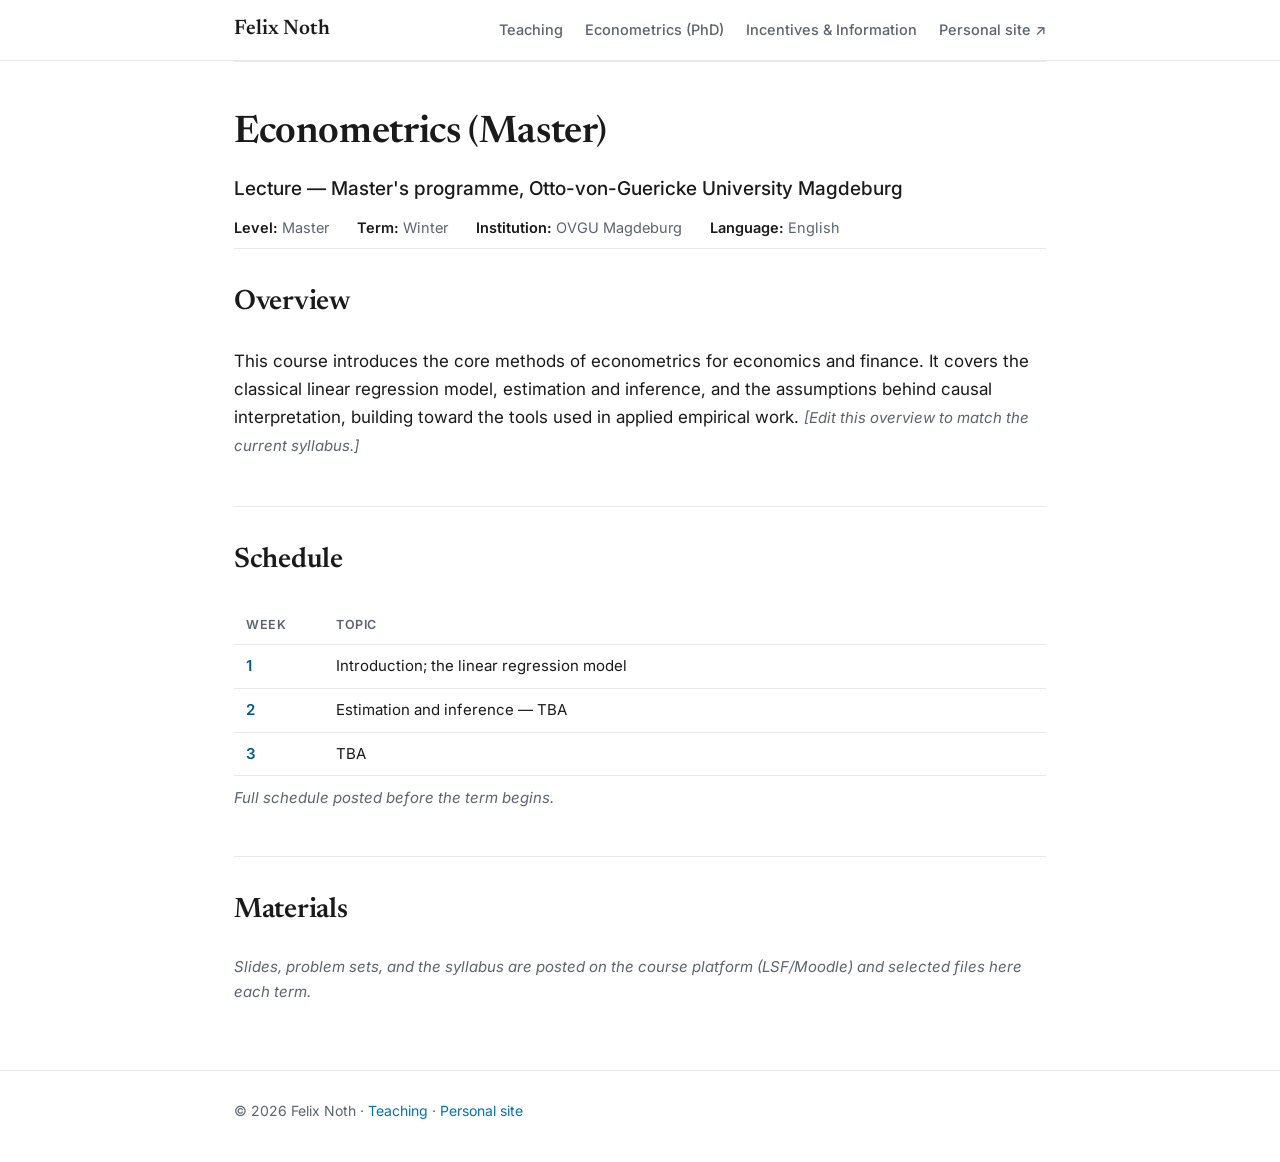
==== econometrics-master.html @ 91dde6b7 "teaching site" ====
<!DOCTYPE html>
<html lang="en">
<head>
  <meta charset="utf-8">
  <meta name="viewport" content="width=device-width, initial-scale=1">
  <title>Econometrics (Master) — Felix Noth</title>
  <meta name="description" content="Econometrics (Master) — course page. Felix Noth, OVGU Magdeburg.">
  <link rel="preconnect" href="https://fonts.googleapis.com">
  <link rel="preconnect" href="https://fonts.gstatic.com" crossorigin>
  <link href="https://fonts.googleapis.com/css2?family=Newsreader:ital,opsz,wght@0,6..72,400;0,6..72,600;1,6..72,400&family=Inter:wght@400;500;600&display=swap" rel="stylesheet">
  <link rel="stylesheet" href="style.css">
  <link rel="stylesheet" href="teaching.css">
</head>
<body>

  <header class="topnav">
    <div class="wrap nav-inner">
      <a href="index.html" class="brand">Felix Noth</a>
      <nav>
        <a href="index.html">Teaching</a>
        <a href="econometrics-phd.html">Econometrics (PhD)</a>
        <a href="incentives-information-finance.html">Incentives &amp; Information</a>
        <a href="https://felixnoth.github.io/">Personal site &#8599;</a>
      </nav>
    </div>
  </header>

  <main class="wrap">

    <section class="course-hero">
      <h1>Econometrics (Master)</h1>
      <p class="tagline">Lecture — Master's programme, Otto-von-Guericke University Magdeburg</p>
      <div class="meta-grid">
        <span><b>Level:</b> Master</span>
        <span><b>Term:</b> Winter</span>
        <span><b>Institution:</b> OVGU Magdeburg</span>
        <span><b>Language:</b> English</span>
      </div>
    </section>

    <section id="overview">
      <h2>Overview</h2>
      <p>This course introduces the core methods of econometrics for economics and finance.
        It covers the classical linear regression model, estimation and inference, and the
        assumptions behind causal interpretation, building toward the tools used in applied
        empirical work. <span class="placeholder">[Edit this overview to match the current syllabus.]</span></p>
    </section>

    <section id="schedule">
      <h2>Schedule</h2>
      <table class="schedule">
        <thead>
          <tr><th class="when">Week</th><th>Topic</th></tr>
        </thead>
        <tbody>
          <!-- Add or edit rows. Example:
          <tr><td class="when">1</td><td>Introduction and the linear model</td></tr> -->
          <tr><td class="when">1</td><td>Introduction; the linear regression model</td></tr>
          <tr><td class="when">2</td><td>Estimation and inference — TBA</td></tr>
          <tr><td class="when">3</td><td>TBA</td></tr>
        </tbody>
      </table>
      <p class="placeholder" style="margin-top:10px;">Full schedule posted before the term begins.</p>
    </section>

    <section id="materials">
      <h2>Materials</h2>
      <ul class="downloads">
        <!-- To publish a file: put it in materials/ and add a row, e.g.
        <li><span class="kind">PDF</span><a href="materials/econometrics-master-syllabus.pdf">Syllabus</a></li>
        <li><span class="kind">PDF</span><a href="materials/econometrics-master-slides-01.pdf">Slides — Week 1</a></li>
        -->
      </ul>
      <p class="placeholder">Slides, problem sets, and the syllabus are posted on the course platform (LSF/Moodle) and selected files here each term.</p>
    </section>

  </main>

  <footer>
    <div class="wrap">
      <p>&copy; <span id="year"></span> Felix Noth &middot;
        <a href="index.html">Teaching</a> &middot;
        <a href="https://felixnoth.github.io/">Personal site</a>
      </p>
    </div>
  </footer>

  <script>document.getElementById("year").textContent = new Date().getFullYear();</script>
</body>
</html>
---- style.css ----
:root {
  --ink: #1a1a1a;
  --muted: #5b6470;
  --line: #e6e8ec;
  --bg: #ffffff;
  --bg-soft: #f7f8fa;
  --accent: #0072b2;        /* Okabe-Ito blue, colorblind-safe */
  --accent-dark: #005a8f;
  --maxw: 860px;
}

* { box-sizing: border-box; }

html { scroll-behavior: smooth; }

body {
  margin: 0;
  color: var(--ink);
  background: var(--bg);
  font-family: "Inter", -apple-system, BlinkMacSystemFont, "Segoe UI", Helvetica, Arial, sans-serif;
  font-size: 17px;
  line-height: 1.65;
  -webkit-font-smoothing: antialiased;
}

.wrap { max-width: var(--maxw); margin: 0 auto; padding: 0 24px; }

a { color: var(--accent); text-decoration: none; }
a:hover { color: var(--accent-dark); text-decoration: underline; }

/* ---------- Top nav ---------- */
.topnav {
  position: sticky; top: 0; z-index: 10;
  background: rgba(255,255,255,0.88);
  backdrop-filter: saturate(180%) blur(10px);
  border-bottom: 1px solid var(--line);
}
.nav-inner { display: flex; align-items: center; justify-content: space-between; height: 60px; }
.brand {
  font-family: "Newsreader", Georgia, serif;
  font-size: 21px; font-weight: 600; color: var(--ink);
}
.brand:hover { text-decoration: none; color: var(--accent); }
.topnav nav { display: flex; gap: 22px; }
.topnav nav a {
  color: var(--muted); font-size: 14.5px; font-weight: 500;
}
.topnav nav a:hover { color: var(--accent); text-decoration: none; }

/* ---------- Hero ---------- */
.hero {
  display: grid; grid-template-columns: 200px 1fr; gap: 40px;
  align-items: start; padding: 64px 0 32px;
}
.hero-photo img {
  width: 200px; height: 240px; object-fit: cover;
  border-radius: 10px; border: 1px solid var(--line);
}
.hero-photo.noimg {
  width: 200px; height: 240px; border-radius: 10px;
  background: linear-gradient(160deg, #eef1f5, #dfe4ea);
}
.hero-text h1 {
  font-family: "Newsreader", Georgia, serif;
  font-size: 44px; line-height: 1.05; margin: 0 0 6px; font-weight: 600;
  letter-spacing: -0.01em;
}
.tagline { font-size: 19px; margin: 0 0 2px; color: var(--ink); font-weight: 500; }
.affil { margin: 0 0 18px; color: var(--muted); font-size: 15px; }
.lede { margin: 0 0 14px; }
.lede a { font-weight: 500; }

.actions { display: flex; gap: 12px; margin: 22px 0 16px; flex-wrap: wrap; }
.btn {
  display: inline-block; padding: 9px 18px; border-radius: 8px;
  background: var(--accent); color: #fff; font-weight: 500; font-size: 15px;
  border: 1px solid var(--accent);
}
.btn:hover { background: var(--accent-dark); border-color: var(--accent-dark); text-decoration: none; color: #fff; }
.btn.ghost { background: transparent; color: var(--accent); }
.btn.ghost:hover { background: var(--bg-soft); color: var(--accent-dark); }
.contact { color: var(--muted); font-size: 15px; margin: 8px 0 0; }

/* ---------- Sections ---------- */
section { padding: 30px 0; border-top: 1px solid var(--line); }
#about { border-top: 0; }
h2 {
  font-family: "Newsreader", Georgia, serif;
  font-size: 28px; font-weight: 600; margin: 0 0 22px;
  letter-spacing: -0.01em;
}
h3 { font-size: 16px; letter-spacing: 0.04em; text-transform: uppercase; color: var(--muted); margin: 0 0 12px; }

/* ---------- Bio ---------- */
.bio-grid { display: grid; grid-template-columns: 1fr 1fr; gap: 40px; }
.timeline { list-style: none; margin: 0; padding: 0; }
.timeline li { margin-bottom: 14px; font-size: 15.5px; line-height: 1.5; }
.years { display: block; font-weight: 600; color: var(--accent); font-size: 13.5px; }

/* ---------- Publications ---------- */
.pub { margin: 0 0 20px; }
.pub .cite { margin: 0; }
.pub.numbered { display: grid; grid-template-columns: 42px 1fr; gap: 4px; }
.pub .num { color: var(--muted); font-variant-numeric: tabular-nums; font-weight: 600; }
.status {
  display: inline-block; margin-left: 4px;
  font-style: italic; color: var(--accent-dark);
}
details { margin-top: 6px; }
summary {
  cursor: pointer; color: var(--accent); font-size: 14px; font-weight: 500;
  width: fit-content;
}
summary:hover { color: var(--accent-dark); }
.abstract {
  margin: 8px 0 0; padding: 12px 16px;
  background: var(--bg-soft); border-radius: 8px;
  font-size: 15px; color: #33383f; line-height: 1.6;
}
.media { margin: 6px 0 0; padding-left: 18px; }
.media li { font-size: 14px; color: var(--muted); margin-bottom: 2px; }
.year-group { margin-bottom: 26px; }
.year-group .year {
  font-family: "Newsreader", Georgia, serif; text-transform: none;
  letter-spacing: 0; color: var(--ink); font-size: 20px;
  border-bottom: 1px solid var(--line); padding-bottom: 4px; margin-bottom: 14px;
}
.err { color: #b00020; font-size: 15px; }

/* ---------- Footer ---------- */
footer { border-top: 1px solid var(--line); padding: 28px 0 40px; margin-top: 20px; }
footer p { color: var(--muted); font-size: 14px; margin: 0; }

/* ---------- Responsive ---------- */
@media (max-width: 680px) {
  body { font-size: 16px; }
  .topnav nav { display: none; }
  .hero { grid-template-columns: 1fr; gap: 24px; padding: 40px 0 24px; }
  .hero-photo img, .hero-photo.noimg { width: 140px; height: 168px; }
  .hero-text h1 { font-size: 36px; }
  .bio-grid { grid-template-columns: 1fr; gap: 24px; }
  .pub.numbered { grid-template-columns: 34px 1fr; }
}
---- teaching.css ----
/* ============================================================
   teaching.css — styles specific to the teaching site,
   layered on top of the shared style.css.
   ============================================================ */

/* ---- landing hero ---- */
.hero.teaching { display: block; padding: 56px 0 28px; }
.hero.teaching h1 {
  font-family: "Newsreader", Georgia, serif; font-size: 44px; font-weight: 600;
  margin: 0 0 8px; letter-spacing: -0.01em;
}
.hero.teaching .lede { max-width: 60ch; }

/* ---- course cards (landing) ---- */
.course-cards { display: grid; gap: 16px; }
a.course-card {
  display: block; text-decoration: none; color: inherit;
  border: 1px solid var(--line); border-left: 3px solid var(--accent);
  border-radius: 10px; padding: 20px 22px; background: var(--bg);
  transition: box-shadow .15s ease, transform .15s ease;
}
a.course-card:hover {
  text-decoration: none; box-shadow: 0 4px 18px rgba(0,0,0,0.06);
  transform: translateY(-1px);
}
.course-card h3 {
  text-transform: none; letter-spacing: 0; color: var(--ink);
  font-family: "Inter", sans-serif; font-size: 19px; font-weight: 600; margin: 0 0 4px;
}
.course-card .meta { color: var(--muted); font-size: 14.5px; margin: 0 0 8px; }
.course-card .meta .term { color: var(--accent-dark); font-weight: 600; }
.course-card .blurb { font-size: 15px; margin: 0; color: #33383f; }
.course-card .go { color: var(--accent); font-weight: 500; font-size: 14.5px; margin: 10px 0 0; }

/* ---- course page ---- */
.course-hero { padding: 40px 0 8px; }
.course-hero h1 {
  font-family: "Newsreader", Georgia, serif; font-size: 38px; font-weight: 600;
  margin: 0 0 8px; letter-spacing: -0.01em;
}
.course-hero .meta-grid {
  display: flex; flex-wrap: wrap; gap: 8px 28px; margin: 12px 0 0;
  color: var(--muted); font-size: 14.5px;
}
.course-hero .meta-grid b { color: var(--ink); font-weight: 600; }

/* schedule table */
table.schedule { width: 100%; border-collapse: collapse; font-size: 15px; }
table.schedule th, table.schedule td {
  text-align: left; padding: 9px 12px; border-bottom: 1px solid var(--line);
  vertical-align: top;
}
table.schedule th {
  font-size: 12.5px; letter-spacing: 0.04em; text-transform: uppercase;
  color: var(--muted); font-weight: 600;
}
table.schedule td.when { white-space: nowrap; color: var(--accent-dark); font-weight: 600; width: 90px; }

/* downloads list */
ul.downloads { list-style: none; margin: 0; padding: 0; }
ul.downloads li {
  display: flex; align-items: baseline; gap: 10px; padding: 8px 0;
  border-bottom: 1px solid var(--line); font-size: 15px;
}
ul.downloads li .kind {
  flex: 0 0 auto; font-size: 12px; font-weight: 600; color: var(--muted);
  text-transform: uppercase; letter-spacing: 0.03em; min-width: 54px;
}
.placeholder { color: var(--muted); font-size: 15px; font-style: italic; }

@media (max-width: 680px) {
  .hero.teaching h1, .course-hero h1 { font-size: 34px; }
  table.schedule td.when { width: auto; }
}
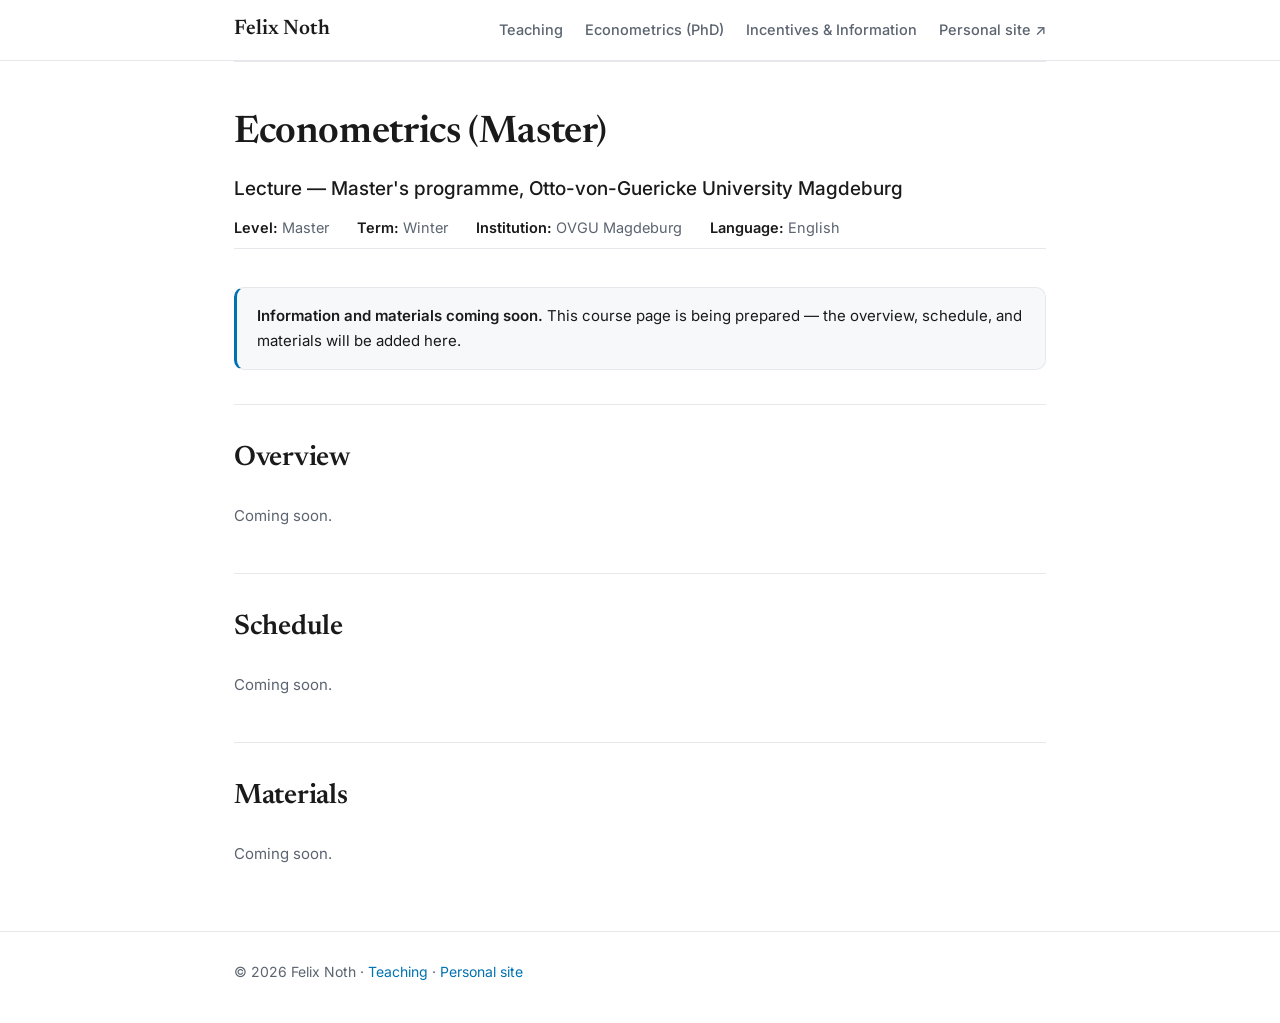
==== commit 6b4e37b8: "coming soon placeholders" ====
--- a/econometrics-master.html
+++ b/econometrics-master.html
@@ -38,40 +38,34 @@
       </div>
     </section>
 
+    <section id="info">
+      <p class="notice"><strong>Information and materials coming soon.</strong> This course page is being prepared — the overview, schedule, and materials will be added here.</p>
+    </section>
+
     <section id="overview">
       <h2>Overview</h2>
-      <p>This course introduces the core methods of econometrics for economics and finance.
-        It covers the classical linear regression model, estimation and inference, and the
-        assumptions behind causal interpretation, building toward the tools used in applied
-        empirical work. <span class="placeholder">[Edit this overview to match the current syllabus.]</span></p>
+      <p class="soon">Coming soon.</p>
     </section>
 
     <section id="schedule">
       <h2>Schedule</h2>
+      <p class="soon">Coming soon.</p>
+      <!-- When ready, add a schedule table:
       <table class="schedule">
-        <thead>
-          <tr><th class="when">Week</th><th>Topic</th></tr>
-        </thead>
+        <thead><tr><th class="when">Week</th><th>Topic</th></tr></thead>
         <tbody>
-          <!-- Add or edit rows. Example:
-          <tr><td class="when">1</td><td>Introduction and the linear model</td></tr> -->
-          <tr><td class="when">1</td><td>Introduction; the linear regression model</td></tr>
-          <tr><td class="when">2</td><td>Estimation and inference — TBA</td></tr>
-          <tr><td class="when">3</td><td>TBA</td></tr>
+          <tr><td class="when">1</td><td>Topic</td></tr>
         </tbody>
-      </table>
-      <p class="placeholder" style="margin-top:10px;">Full schedule posted before the term begins.</p>
+      </table> -->
     </section>
 
     <section id="materials">
       <h2>Materials</h2>
+      <p class="soon">Coming soon.</p>
+      <!-- When ready, put files in materials/ and list them:
       <ul class="downloads">
-        <!-- To publish a file: put it in materials/ and add a row, e.g.
         <li><span class="kind">PDF</span><a href="materials/econometrics-master-syllabus.pdf">Syllabus</a></li>
-        <li><span class="kind">PDF</span><a href="materials/econometrics-master-slides-01.pdf">Slides — Week 1</a></li>
-        -->
-      </ul>
-      <p class="placeholder">Slides, problem sets, and the syllabus are posted on the course platform (LSF/Moodle) and selected files here each term.</p>
+      </ul> -->
     </section>
 
   </main>
--- a/teaching.css
+++ b/teaching.css
@@ -68,6 +68,15 @@
 }
 .placeholder { color: var(--muted); font-size: 15px; font-style: italic; }
 
+/* "coming soon" notice */
+.notice {
+  background: var(--bg-soft); border: 1px solid var(--line);
+  border-left: 3px solid var(--accent); border-radius: 10px;
+  padding: 16px 20px; margin: 8px 0 4px; font-size: 15px; color: var(--ink);
+}
+.notice strong { font-weight: 600; }
+.soon { color: var(--muted); font-size: 15px; }
+
 @media (max-width: 680px) {
   .hero.teaching h1, .course-hero h1 { font-size: 34px; }
   table.schedule td.when { width: auto; }
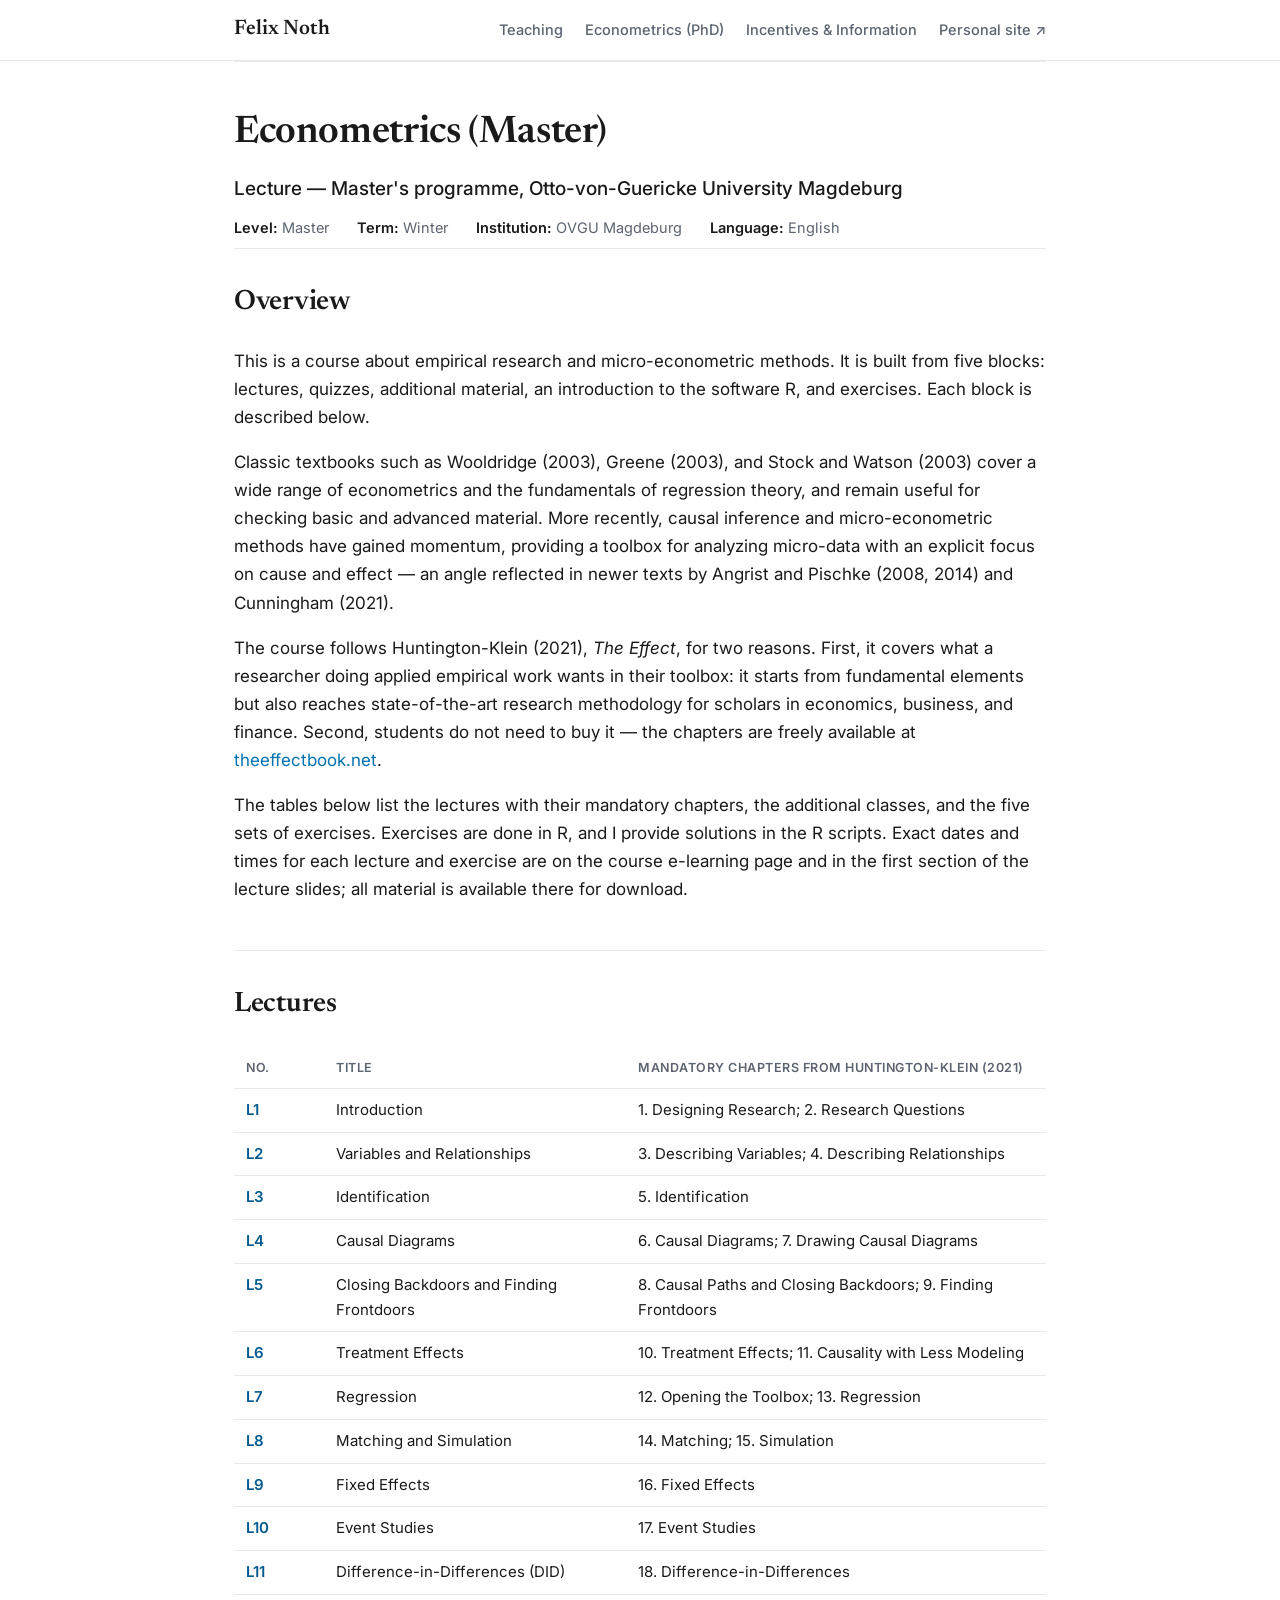
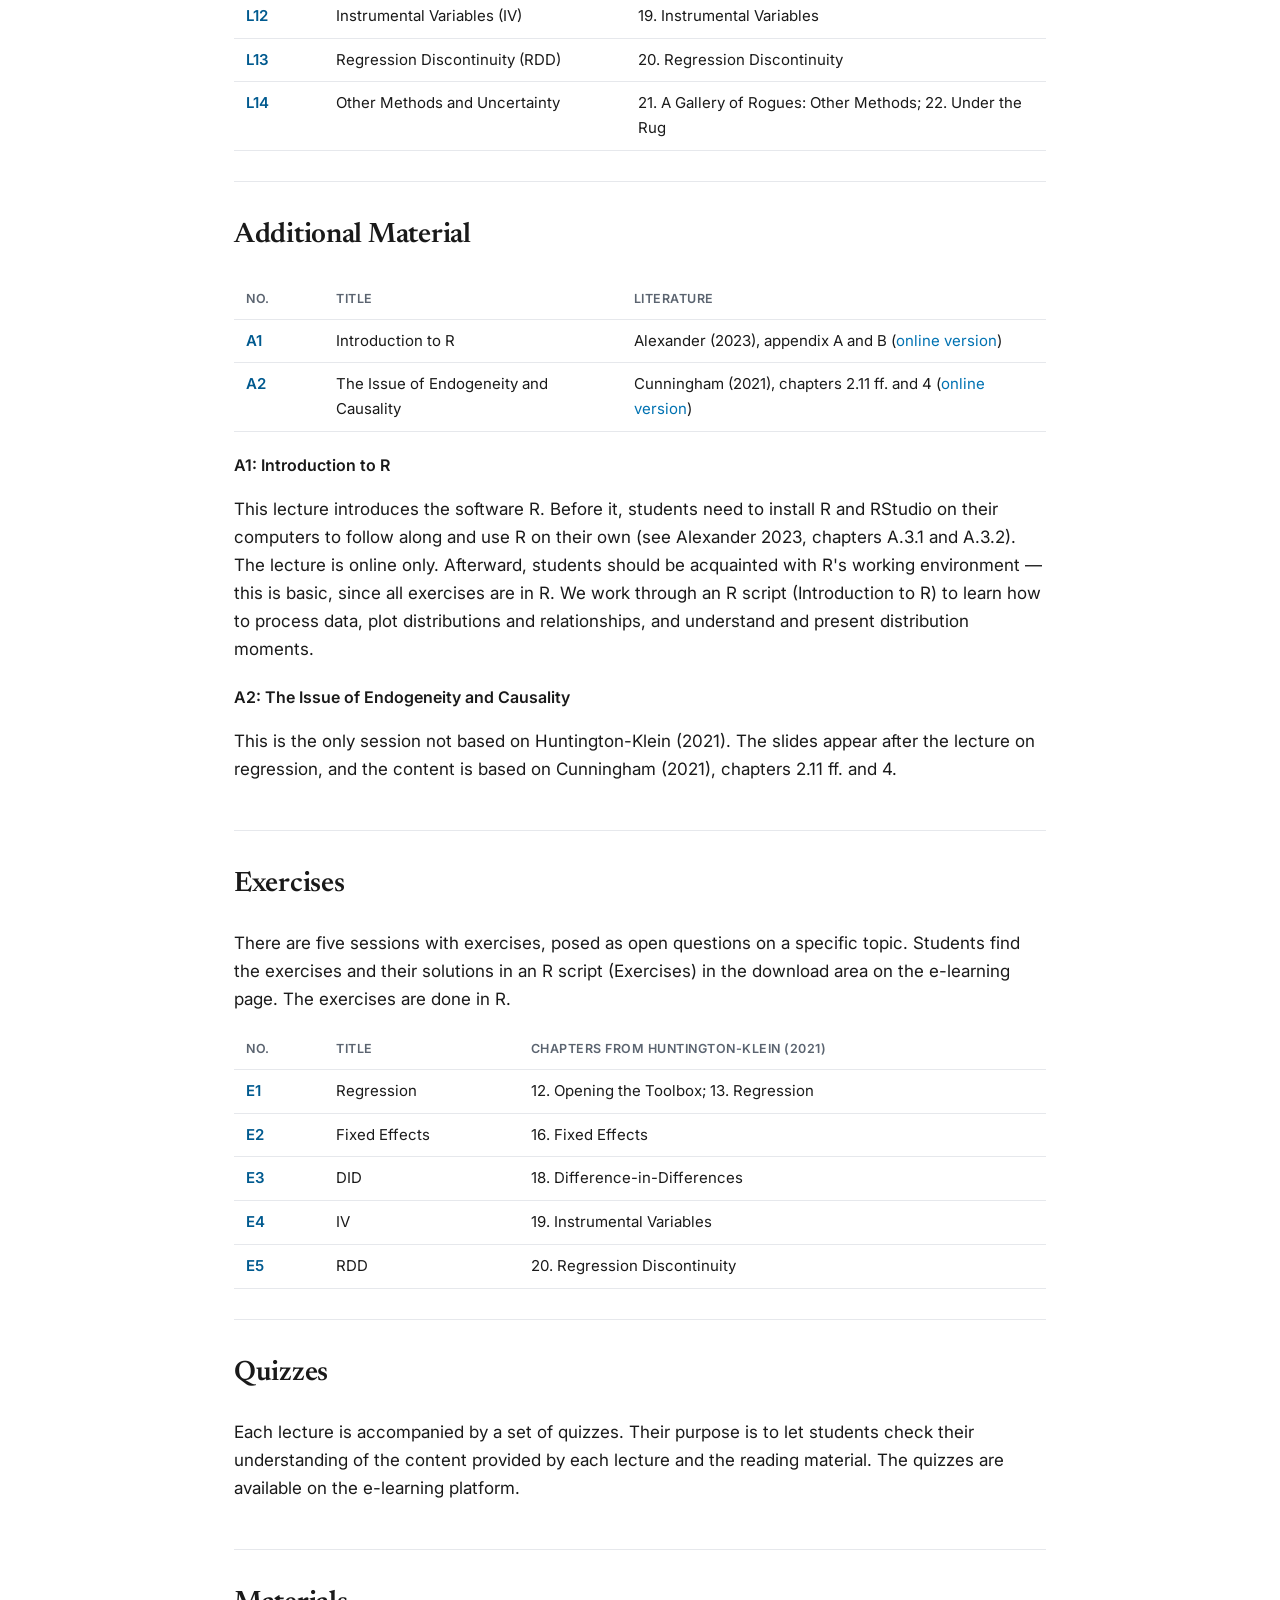
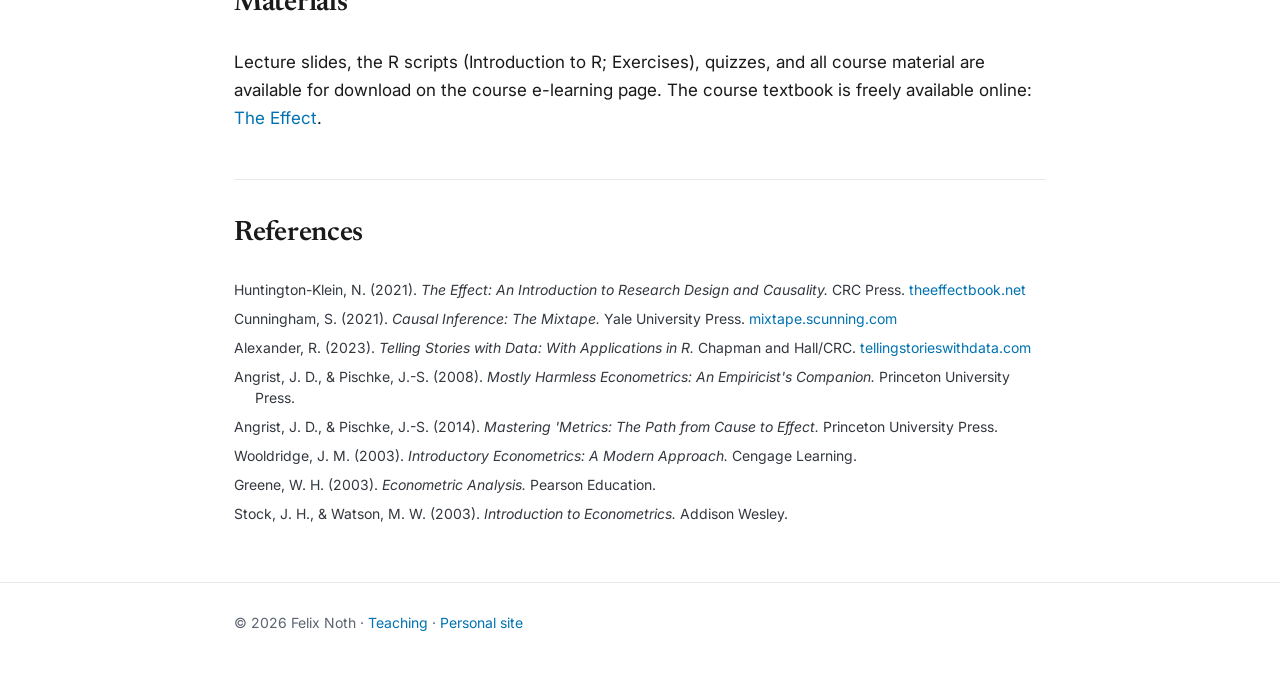
==== commit 367750ad: "add Econometrics (Master) course content" ====
--- a/econometrics-master.html
+++ b/econometrics-master.html
@@ -20,7 +20,7 @@
         <a href="index.html">Teaching</a>
         <a href="econometrics-phd.html">Econometrics (PhD)</a>
         <a href="incentives-information-finance.html">Incentives &amp; Information</a>
-        <a href="https://felixnoth.github.io/">Personal site &#8599;</a>
+        <a href="https://felixnoth.github.io/" target="_blank" rel="noopener">Personal site &#8599;</a>
       </nav>
     </div>
   </header>
@@ -38,34 +38,126 @@
       </div>
     </section>
 
-    <section id="info">
-      <p class="notice"><strong>Information and materials coming soon.</strong> This course page is being prepared — the overview, schedule, and materials will be added here.</p>
+    <section id="overview">
+      <h2>Overview</h2>
+      <p>This is a course about empirical research and micro-econometric methods. It is built
+        from five blocks: lectures, quizzes, additional material, an introduction to the software
+        R, and exercises. Each block is described below.</p>
+      <p>Classic textbooks such as Wooldridge (2003), Greene (2003), and Stock and Watson (2003)
+        cover a wide range of econometrics and the fundamentals of regression theory, and remain
+        useful for checking basic and advanced material. More recently, causal inference and
+        micro-econometric methods have gained momentum, providing a toolbox for analyzing
+        micro-data with an explicit focus on cause and effect — an angle reflected in newer texts
+        by Angrist and Pischke (2008, 2014) and Cunningham (2021).</p>
+      <p>The course follows Huntington-Klein (2021), <em>The Effect</em>, for two reasons. First,
+        it covers what a researcher doing applied empirical work wants in their toolbox: it starts
+        from fundamental elements but also reaches state-of-the-art research methodology for
+        scholars in economics, business, and finance. Second, students do not need to buy it —
+        the chapters are freely available at
+        <a href="https://theeffectbook.net" target="_blank" rel="noopener">theeffectbook.net</a>.</p>
+      <p>The tables below list the lectures with their mandatory chapters, the additional classes,
+        and the five sets of exercises. Exercises are done in R, and I provide solutions in the R
+        scripts. Exact dates and times for each lecture and exercise are on the course e-learning
+        page and in the first section of the lecture slides; all material is available there for
+        download.</p>
     </section>
 
-    <section id="overview">
-      <h2>Overview</h2>
-      <p class="soon">Coming soon.</p>
+    <section id="lectures">
+      <h2>Lectures</h2>
+      <table class="schedule">
+        <thead>
+          <tr><th class="when">No.</th><th>Title</th><th>Mandatory chapters from Huntington-Klein (2021)</th></tr>
+        </thead>
+        <tbody>
+          <tr><td class="when">L1</td><td>Introduction</td><td>1. Designing Research; 2. Research Questions</td></tr>
+          <tr><td class="when">L2</td><td>Variables and Relationships</td><td>3. Describing Variables; 4. Describing Relationships</td></tr>
+          <tr><td class="when">L3</td><td>Identification</td><td>5. Identification</td></tr>
+          <tr><td class="when">L4</td><td>Causal Diagrams</td><td>6. Causal Diagrams; 7. Drawing Causal Diagrams</td></tr>
+          <tr><td class="when">L5</td><td>Closing Backdoors and Finding Frontdoors</td><td>8. Causal Paths and Closing Backdoors; 9. Finding Frontdoors</td></tr>
+          <tr><td class="when">L6</td><td>Treatment Effects</td><td>10. Treatment Effects; 11. Causality with Less Modeling</td></tr>
+          <tr><td class="when">L7</td><td>Regression</td><td>12. Opening the Toolbox; 13. Regression</td></tr>
+          <tr><td class="when">L8</td><td>Matching and Simulation</td><td>14. Matching; 15. Simulation</td></tr>
+          <tr><td class="when">L9</td><td>Fixed Effects</td><td>16. Fixed Effects</td></tr>
+          <tr><td class="when">L10</td><td>Event Studies</td><td>17. Event Studies</td></tr>
+          <tr><td class="when">L11</td><td>Difference-in-Differences (DID)</td><td>18. Difference-in-Differences</td></tr>
+          <tr><td class="when">L12</td><td>Instrumental Variables (IV)</td><td>19. Instrumental Variables</td></tr>
+          <tr><td class="when">L13</td><td>Regression Discontinuity (RDD)</td><td>20. Regression Discontinuity</td></tr>
+          <tr><td class="when">L14</td><td>Other Methods and Uncertainty</td><td>21. A Gallery of Rogues: Other Methods; 22. Under the Rug</td></tr>
+        </tbody>
+      </table>
     </section>
 
-    <section id="schedule">
-      <h2>Schedule</h2>
-      <p class="soon">Coming soon.</p>
-      <!-- When ready, add a schedule table:
+    <section id="additional">
+      <h2>Additional Material</h2>
       <table class="schedule">
-        <thead><tr><th class="when">Week</th><th>Topic</th></tr></thead>
+        <thead>
+          <tr><th class="when">No.</th><th>Title</th><th>Literature</th></tr>
+        </thead>
         <tbody>
-          <tr><td class="when">1</td><td>Topic</td></tr>
+          <tr><td class="when">A1</td><td>Introduction to R</td><td>Alexander (2023), appendix A and B (<a href="https://tellingstorieswithdata.com" target="_blank" rel="noopener">online version</a>)</td></tr>
+          <tr><td class="when">A2</td><td>The Issue of Endogeneity and Causality</td><td>Cunningham (2021), chapters 2.11 ff. and 4 (<a href="https://mixtape.scunning.com" target="_blank" rel="noopener">online version</a>)</td></tr>
         </tbody>
-      </table> -->
+      </table>
+
+      <p class="subh">A1: Introduction to R</p>
+      <p>This lecture introduces the software R. Before it, students need to install R and RStudio
+        on their computers to follow along and use R on their own (see Alexander 2023, chapters
+        A.3.1 and A.3.2). The lecture is online only. Afterward, students should be acquainted with
+        R's working environment — this is basic, since all exercises are in R. We work through an
+        R script (Introduction to R) to learn how to process data, plot distributions and
+        relationships, and understand and present distribution moments.</p>
+
+      <p class="subh">A2: The Issue of Endogeneity and Causality</p>
+      <p>This is the only session not based on Huntington-Klein (2021). The slides appear after the
+        lecture on regression, and the content is based on Cunningham (2021), chapters 2.11 ff. and 4.</p>
+    </section>
+
+    <section id="exercises">
+      <h2>Exercises</h2>
+      <p>There are five sessions with exercises, posed as open questions on a specific topic.
+        Students find the exercises and their solutions in an R script (Exercises) in the download
+        area on the e-learning page. The exercises are done in R.</p>
+      <table class="schedule">
+        <thead>
+          <tr><th class="when">No.</th><th>Title</th><th>Chapters from Huntington-Klein (2021)</th></tr>
+        </thead>
+        <tbody>
+          <tr><td class="when">E1</td><td>Regression</td><td>12. Opening the Toolbox; 13. Regression</td></tr>
+          <tr><td class="when">E2</td><td>Fixed Effects</td><td>16. Fixed Effects</td></tr>
+          <tr><td class="when">E3</td><td>DID</td><td>18. Difference-in-Differences</td></tr>
+          <tr><td class="when">E4</td><td>IV</td><td>19. Instrumental Variables</td></tr>
+          <tr><td class="when">E5</td><td>RDD</td><td>20. Regression Discontinuity</td></tr>
+        </tbody>
+      </table>
+    </section>
+
+    <section id="quizzes">
+      <h2>Quizzes</h2>
+      <p>Each lecture is accompanied by a set of quizzes. Their purpose is to let students check
+        their understanding of the content provided by each lecture and the reading material. The
+        quizzes are available on the e-learning platform.</p>
     </section>
 
     <section id="materials">
       <h2>Materials</h2>
-      <p class="soon">Coming soon.</p>
-      <!-- When ready, put files in materials/ and list them:
-      <ul class="downloads">
-        <li><span class="kind">PDF</span><a href="materials/econometrics-master-syllabus.pdf">Syllabus</a></li>
-      </ul> -->
+      <p>Lecture slides, the R scripts (Introduction to R; Exercises), quizzes, and all course
+        material are available for download on the course e-learning page. The course textbook is
+        freely available online:
+        <a href="https://theeffectbook.net" target="_blank" rel="noopener">The Effect</a>.</p>
+    </section>
+
+    <section id="references">
+      <h2>References</h2>
+      <ul class="reflist">
+        <li>Huntington-Klein, N. (2021). <em>The Effect: An Introduction to Research Design and Causality.</em> CRC Press. <a href="https://theeffectbook.net" target="_blank" rel="noopener">theeffectbook.net</a></li>
+        <li>Cunningham, S. (2021). <em>Causal Inference: The Mixtape.</em> Yale University Press. <a href="https://mixtape.scunning.com" target="_blank" rel="noopener">mixtape.scunning.com</a></li>
+        <li>Alexander, R. (2023). <em>Telling Stories with Data: With Applications in R.</em> Chapman and Hall/CRC. <a href="https://tellingstorieswithdata.com" target="_blank" rel="noopener">tellingstorieswithdata.com</a></li>
+        <li>Angrist, J. D., &amp; Pischke, J.-S. (2008). <em>Mostly Harmless Econometrics: An Empiricist's Companion.</em> Princeton University Press.</li>
+        <li>Angrist, J. D., &amp; Pischke, J.-S. (2014). <em>Mastering 'Metrics: The Path from Cause to Effect.</em> Princeton University Press.</li>
+        <li>Wooldridge, J. M. (2003). <em>Introductory Econometrics: A Modern Approach.</em> Cengage Learning.</li>
+        <li>Greene, W. H. (2003). <em>Econometric Analysis.</em> Pearson Education.</li>
+        <li>Stock, J. H., &amp; Watson, M. W. (2003). <em>Introduction to Econometrics.</em> Addison Wesley.</li>
+      </ul>
     </section>
 
   </main>
@@ -74,7 +166,7 @@
     <div class="wrap">
       <p>&copy; <span id="year"></span> Felix Noth &middot;
         <a href="index.html">Teaching</a> &middot;
-        <a href="https://felixnoth.github.io/">Personal site</a>
+        <a href="https://felixnoth.github.io/" target="_blank" rel="noopener">Personal site</a>
       </p>
     </div>
   </footer>
--- a/teaching.css
+++ b/teaching.css
@@ -76,6 +76,20 @@
 }
 .notice strong { font-weight: 600; }
 .soon { color: var(--muted); font-size: 15px; }
+.course-ref { color: var(--muted); font-size: 14px; margin-top: 10px; }
+
+/* sub-headings within a course section (e.g. A1, A2) */
+.subh {
+  font-family: "Inter", sans-serif; font-size: 16px; font-weight: 600;
+  color: var(--ink); text-transform: none; letter-spacing: 0; margin: 20px 0 8px;
+}
+
+/* reference list (hanging indent) */
+.reflist { list-style: none; margin: 6px 0 0; padding: 0; }
+.reflist li {
+  font-size: 14px; color: #33383f; line-height: 1.5;
+  padding-left: 1.5em; text-indent: -1.5em; margin-bottom: 8px;
+}
 
 @media (max-width: 680px) {
   .hero.teaching h1, .course-hero h1 { font-size: 34px; }
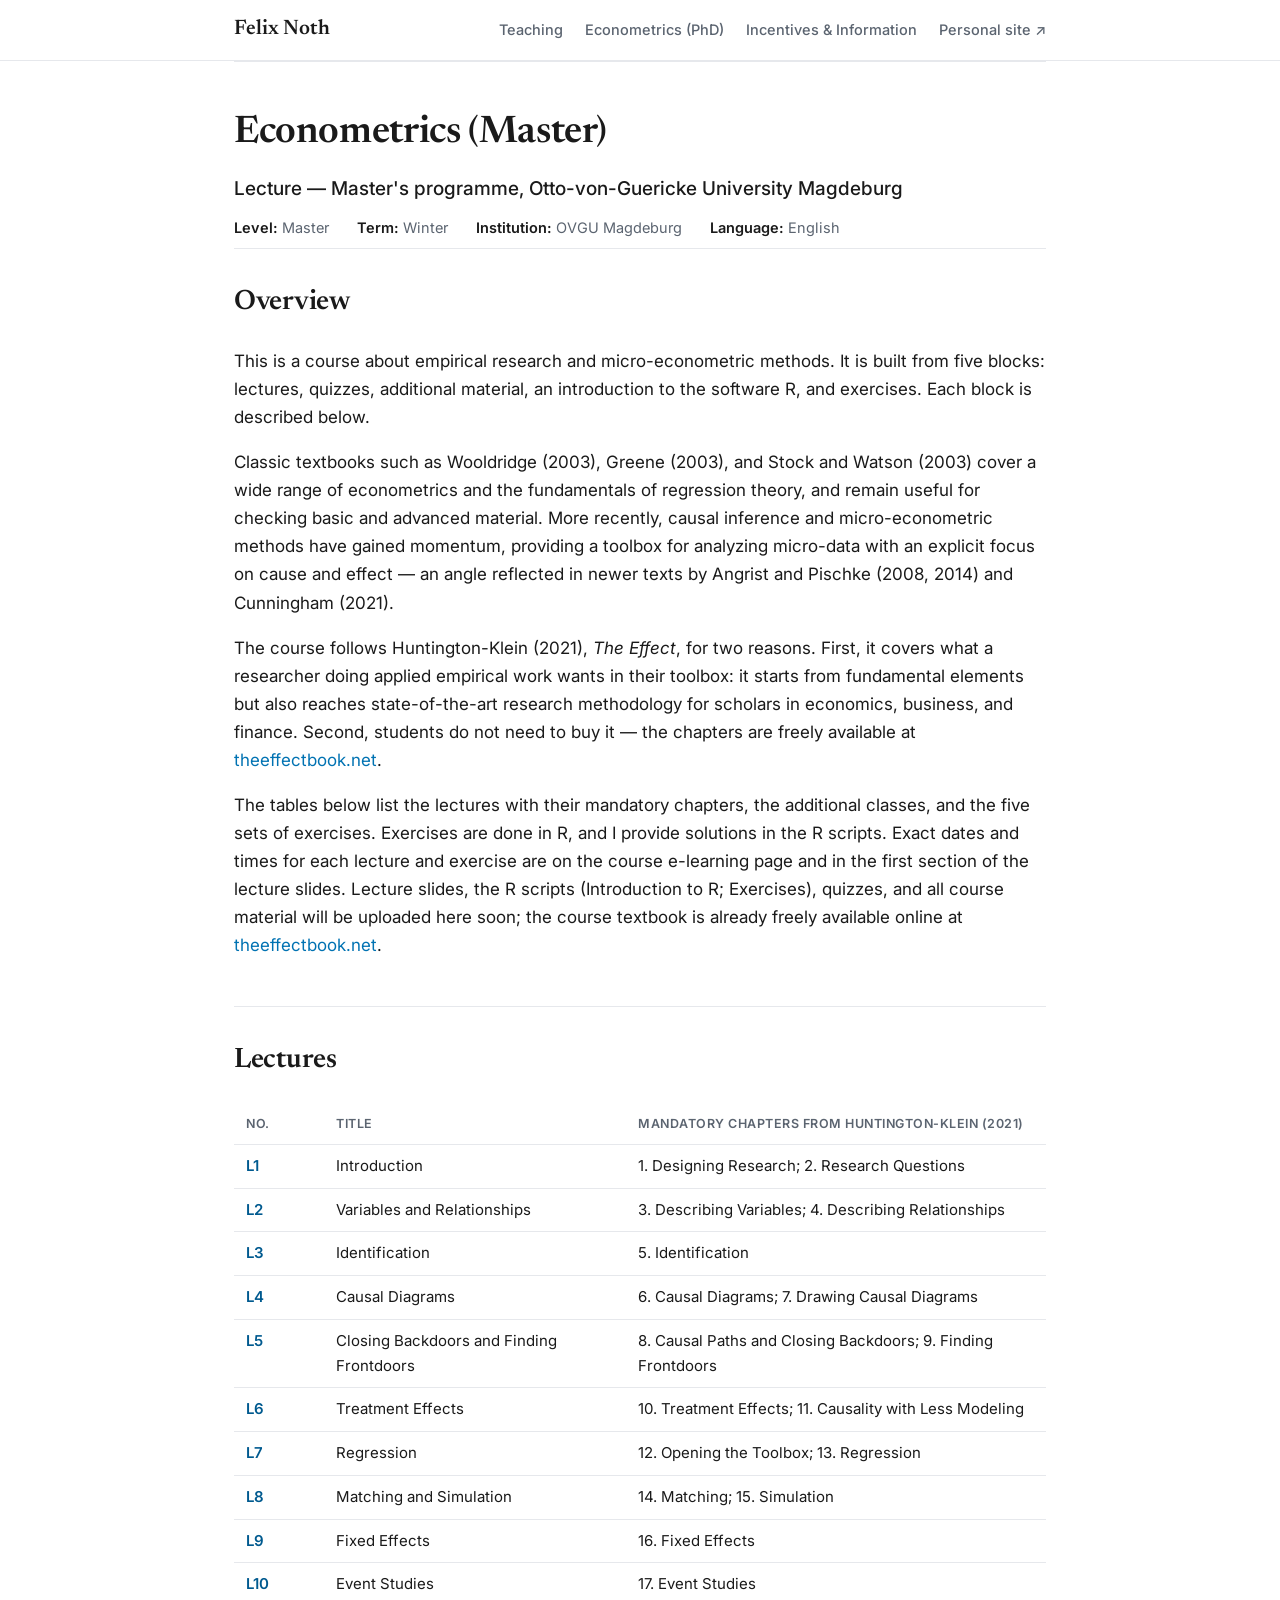
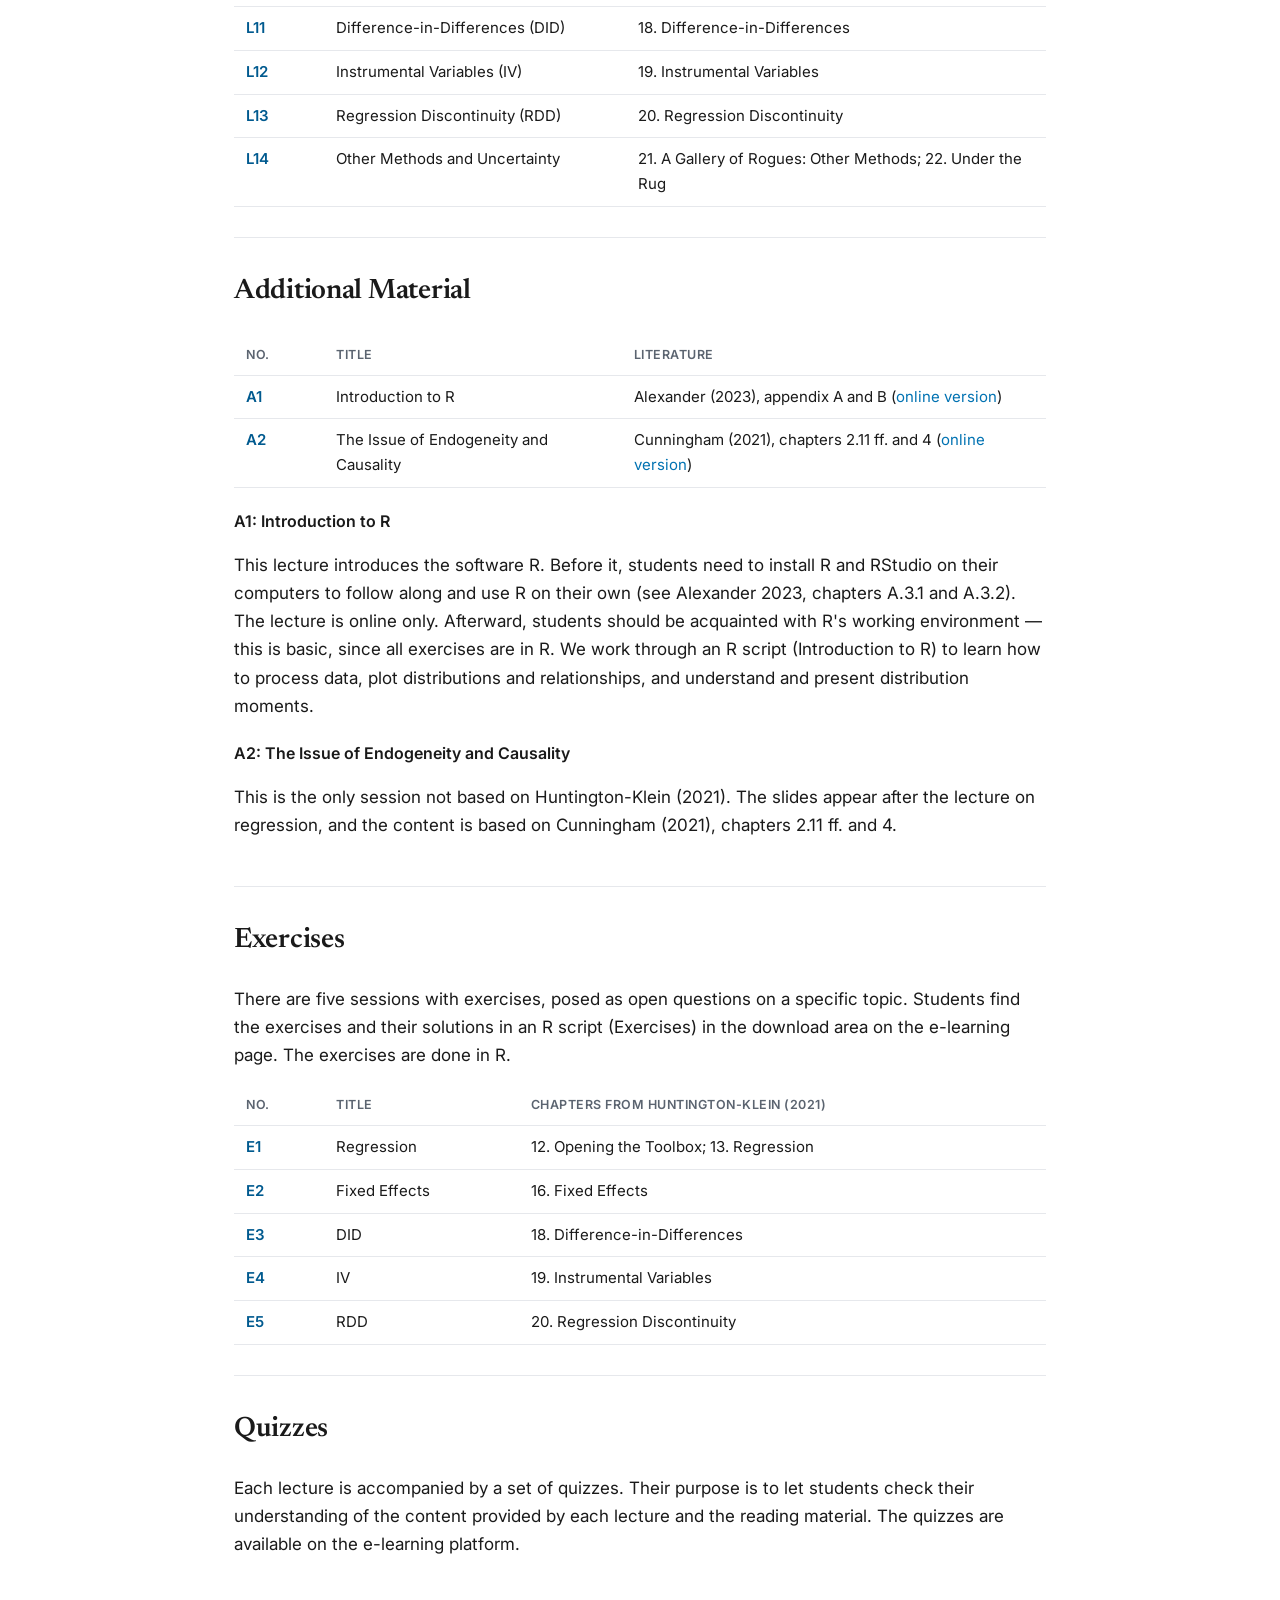
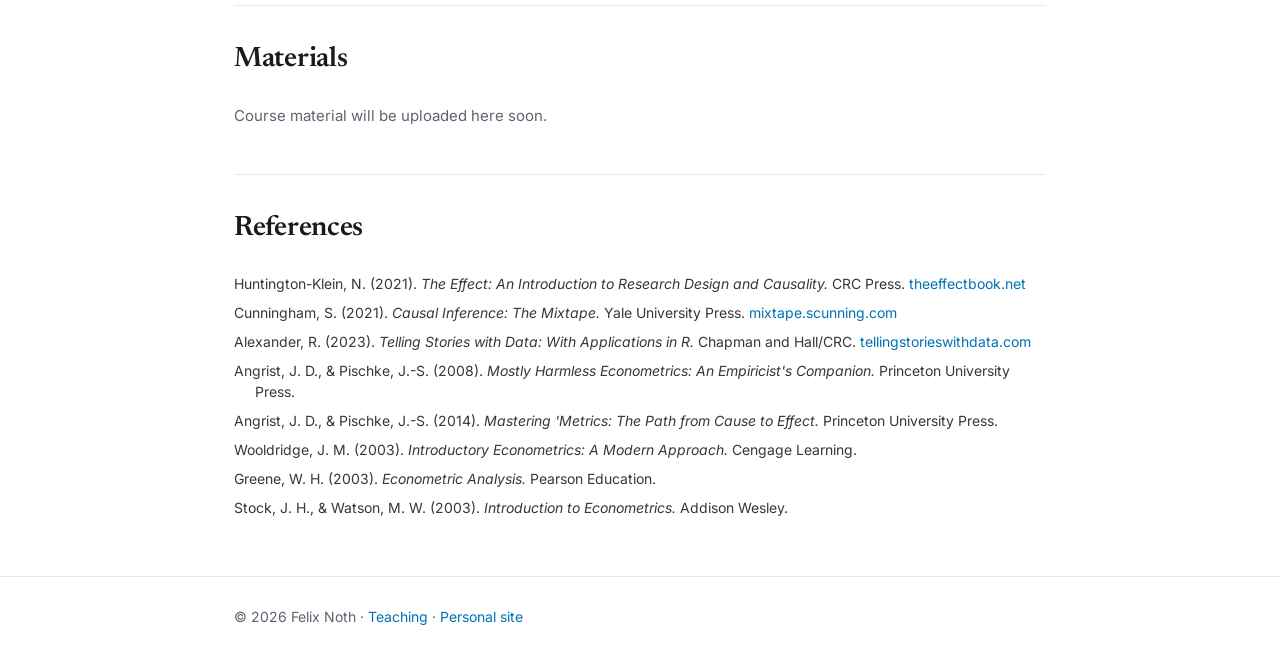
==== commit 81666d0e: "note material upload coming soon" ====
--- a/econometrics-master.html
+++ b/econometrics-master.html
@@ -58,8 +58,10 @@
       <p>The tables below list the lectures with their mandatory chapters, the additional classes,
         and the five sets of exercises. Exercises are done in R, and I provide solutions in the R
         scripts. Exact dates and times for each lecture and exercise are on the course e-learning
-        page and in the first section of the lecture slides; all material is available there for
-        download.</p>
+        page and in the first section of the lecture slides. Lecture slides, the R scripts
+        (Introduction to R; Exercises), quizzes, and all course material will be uploaded here
+        soon; the course textbook is already freely available online at
+        <a href="https://theeffectbook.net" target="_blank" rel="noopener">theeffectbook.net</a>.</p>
     </section>
 
     <section id="lectures">
@@ -140,10 +142,7 @@
 
     <section id="materials">
       <h2>Materials</h2>
-      <p>Lecture slides, the R scripts (Introduction to R; Exercises), quizzes, and all course
-        material are available for download on the course e-learning page. The course textbook is
-        freely available online:
-        <a href="https://theeffectbook.net" target="_blank" rel="noopener">The Effect</a>.</p>
+      <p class="soon">Course material will be uploaded here soon.</p>
     </section>
 
     <section id="references">
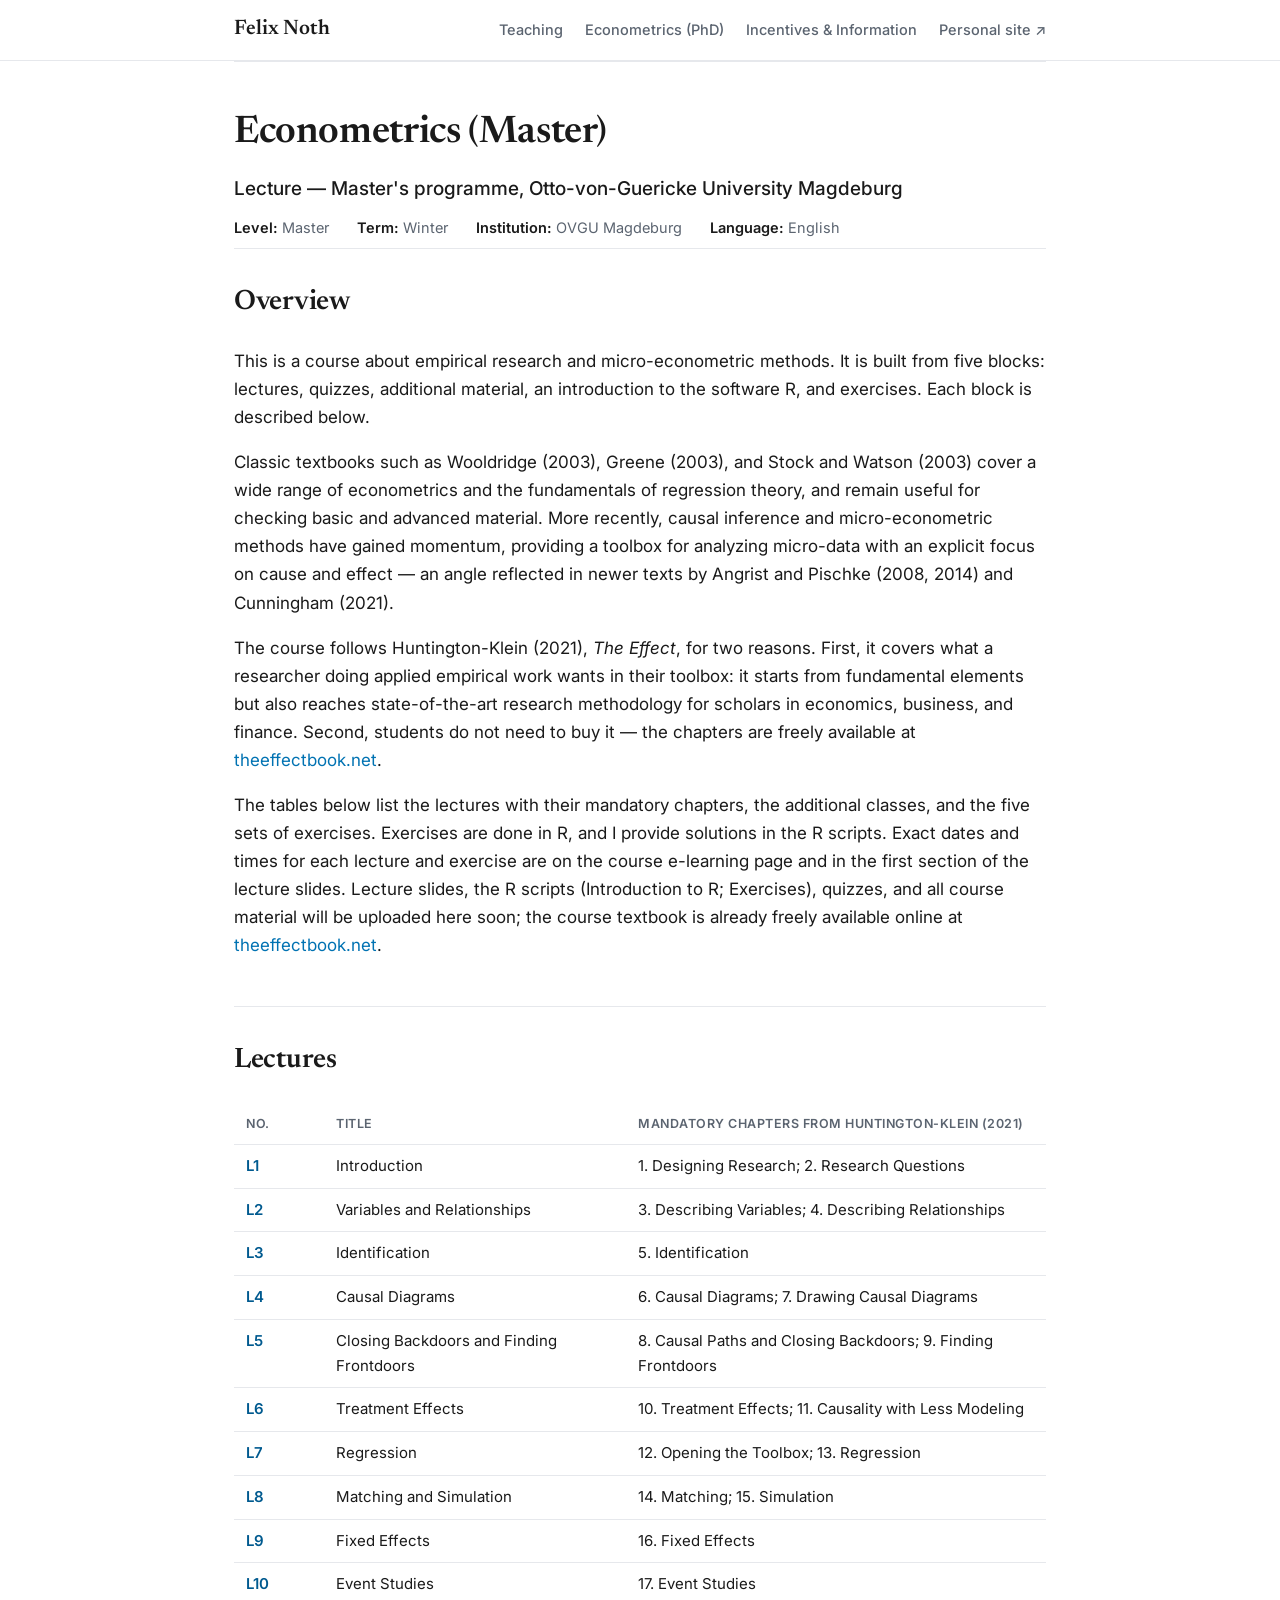
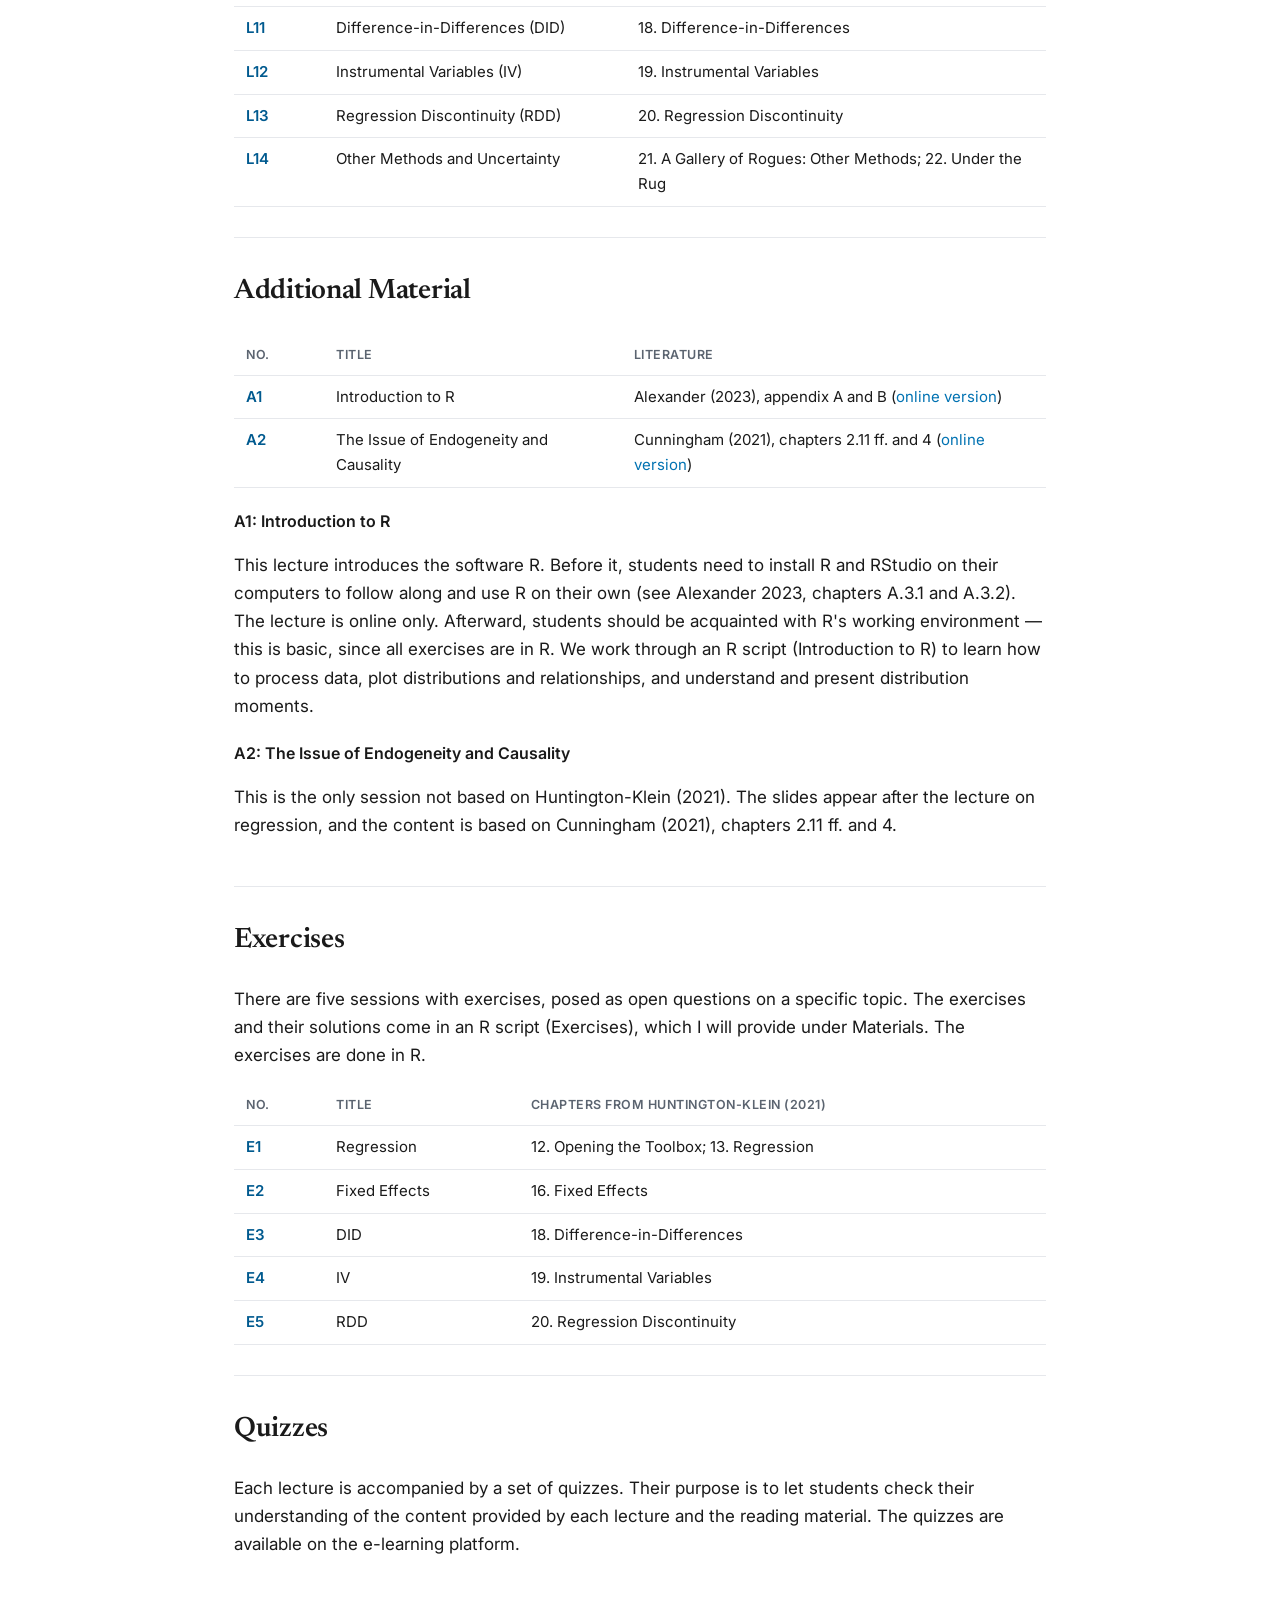
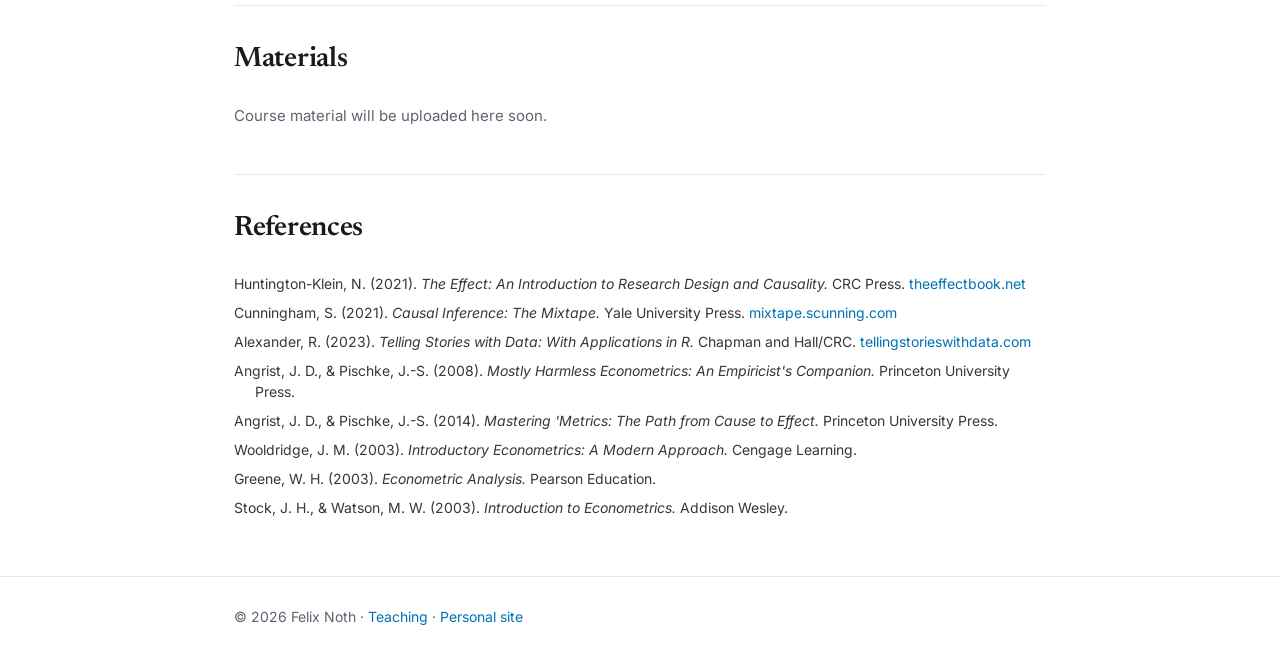
==== commit 83ebceb0: "point exercises to Materials" ====
--- a/econometrics-master.html
+++ b/econometrics-master.html
@@ -116,9 +116,9 @@
 
     <section id="exercises">
       <h2>Exercises</h2>
-      <p>There are five sessions with exercises, posed as open questions on a specific topic.
-        Students find the exercises and their solutions in an R script (Exercises) in the download
-        area on the e-learning page. The exercises are done in R.</p>
+      <p>There are five sessions with exercises, posed as open questions on a specific topic. The
+        exercises and their solutions come in an R script (Exercises), which I will provide under
+        Materials. The exercises are done in R.</p>
       <table class="schedule">
         <thead>
           <tr><th class="when">No.</th><th>Title</th><th>Chapters from Huntington-Klein (2021)</th></tr>
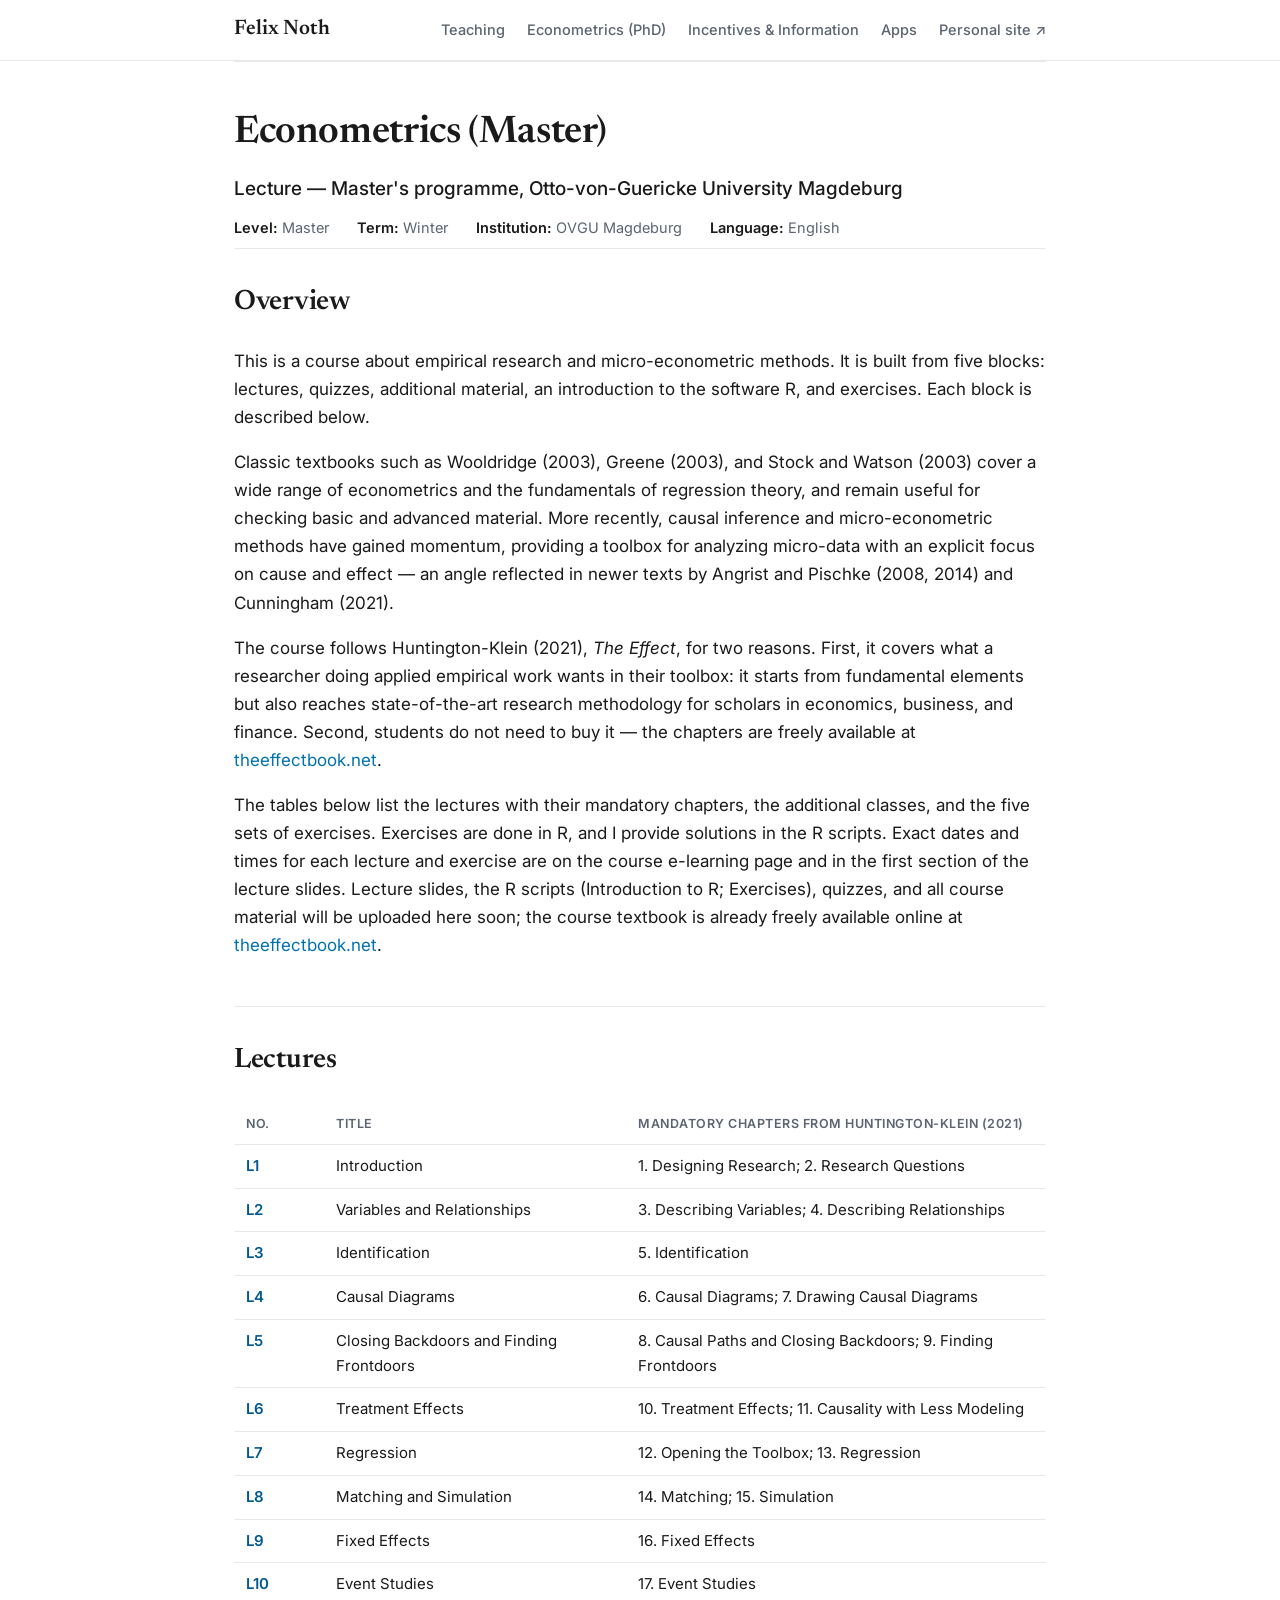
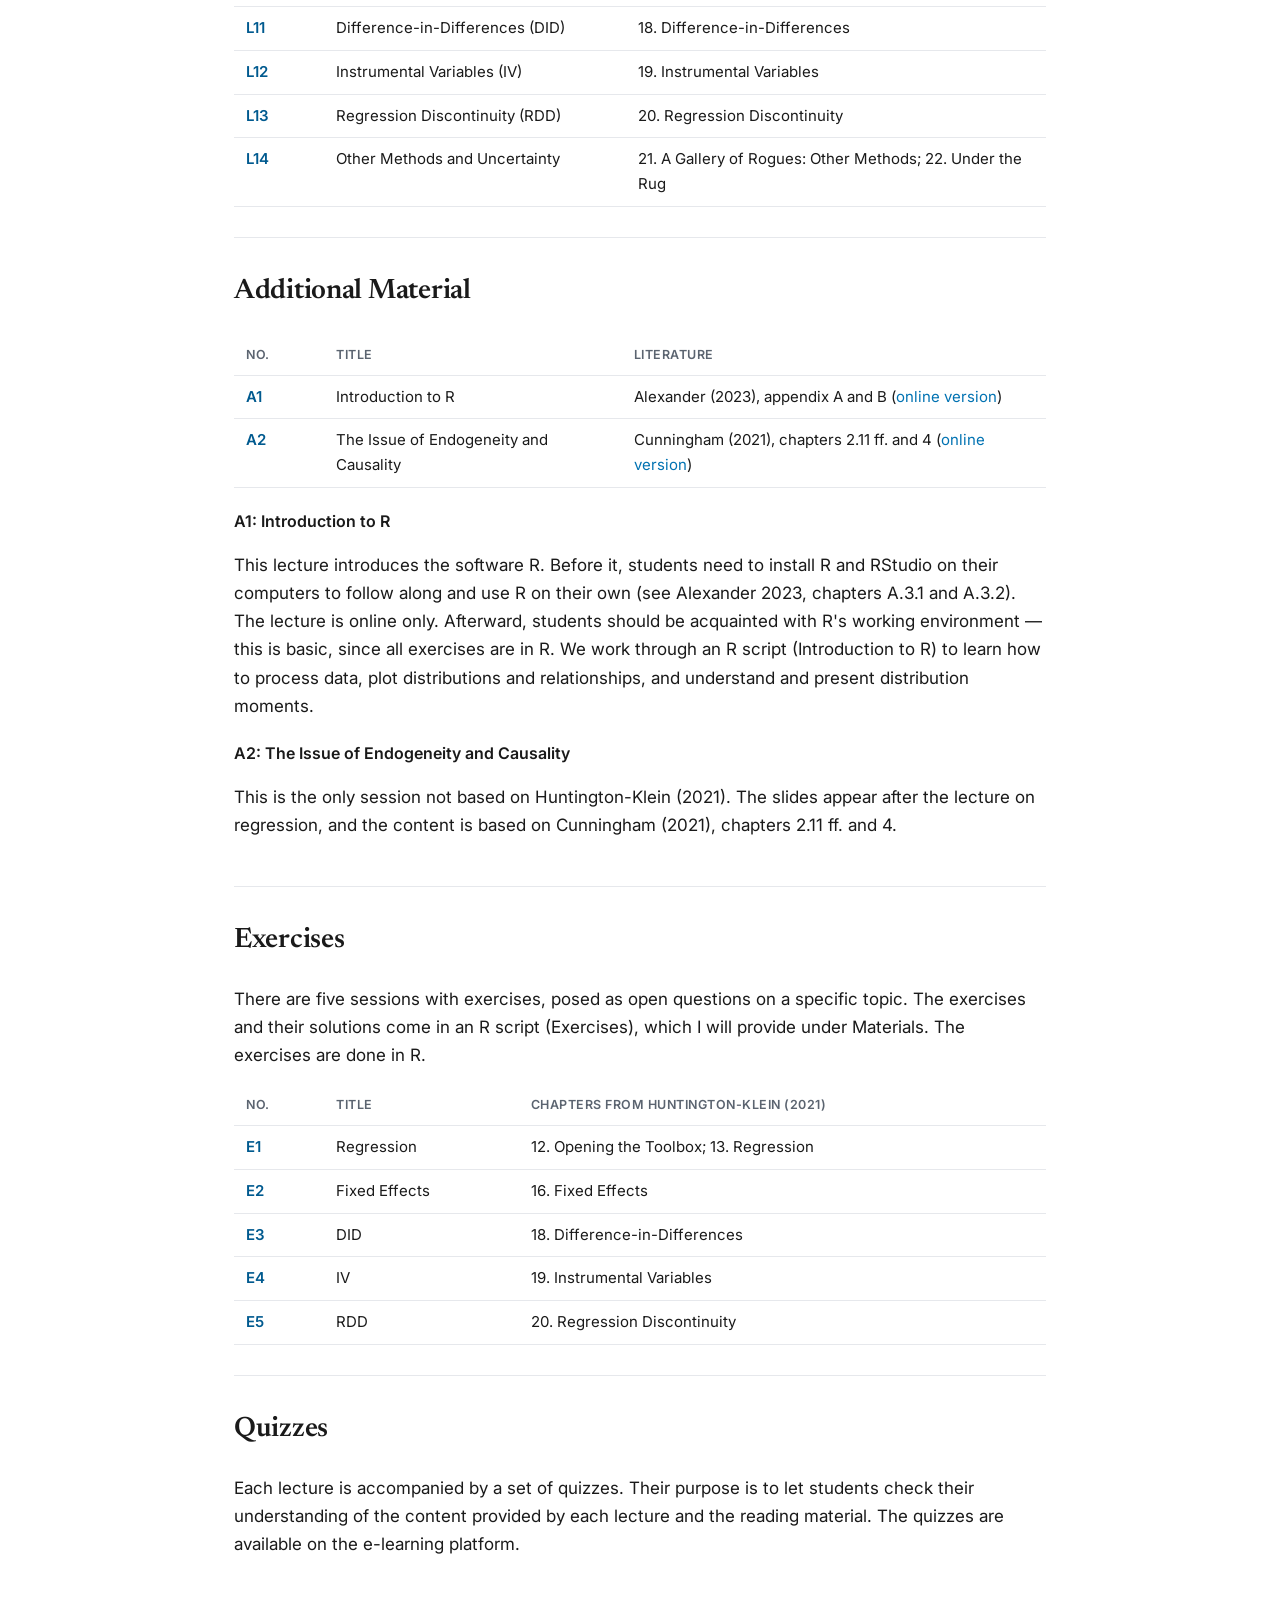
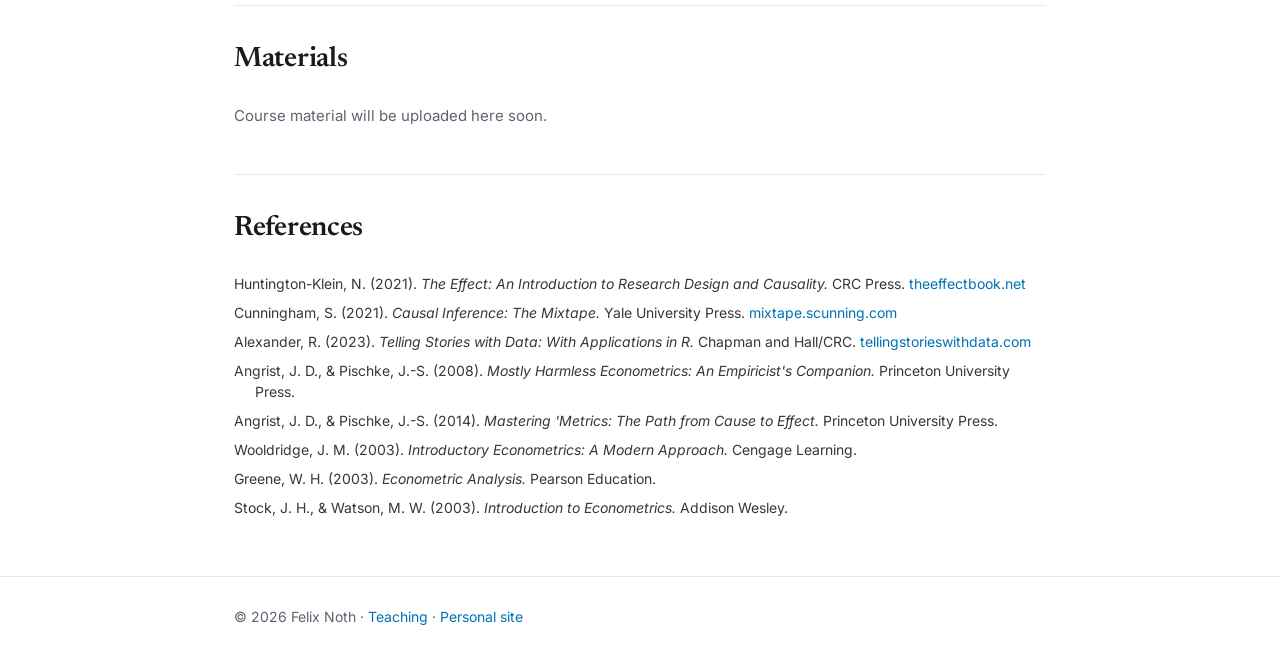
==== commit 482241ba: "Add Interactive apps page embedding Shiny econometrics apps" ====
--- a/econometrics-master.html
+++ b/econometrics-master.html
@@ -20,6 +20,7 @@
         <a href="index.html">Teaching</a>
         <a href="econometrics-phd.html">Econometrics (PhD)</a>
         <a href="incentives-information-finance.html">Incentives &amp; Information</a>
+        <a href="interactive.html">Apps</a>
         <a href="https://felixnoth.github.io/" target="_blank" rel="noopener">Personal site &#8599;</a>
       </nav>
     </div>
--- a/teaching.css
+++ b/teaching.css
@@ -95,3 +95,12 @@
   .hero.teaching h1, .course-hero h1 { font-size: 34px; }
   table.schedule td.when { width: auto; }
 }
+
+/* ---- interactive apps page ---- */
+.app-embed {
+  border: 1px solid var(--line); border-left: 3px solid var(--accent);
+  border-radius: 10px; overflow: hidden; background: #fff; margin: 10px 0 14px;
+}
+.app-embed iframe { display: block; width: 100%; height: 760px; border: 0; }
+.app-links { display: flex; gap: 12px; flex-wrap: wrap; margin: 0 0 4px; }
+@media (max-width: 680px) { .app-embed iframe { height: 560px; } }
